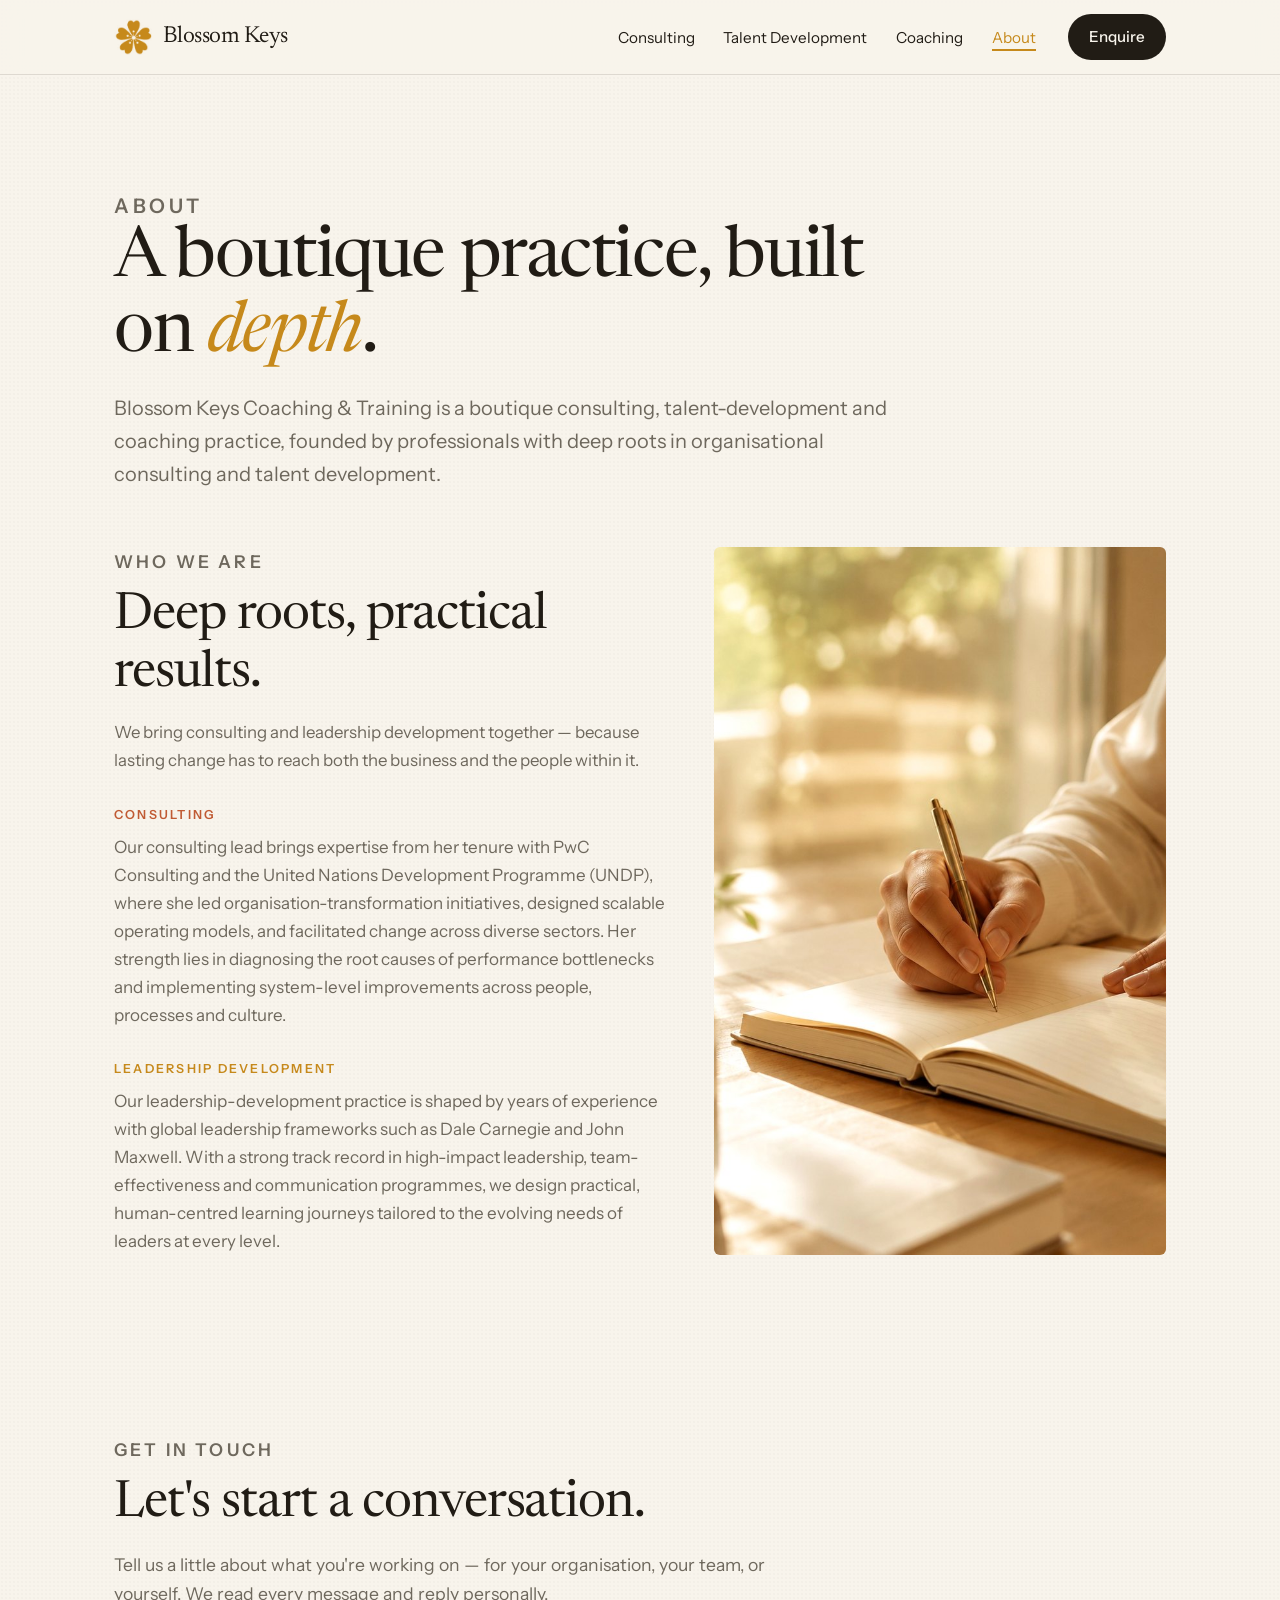
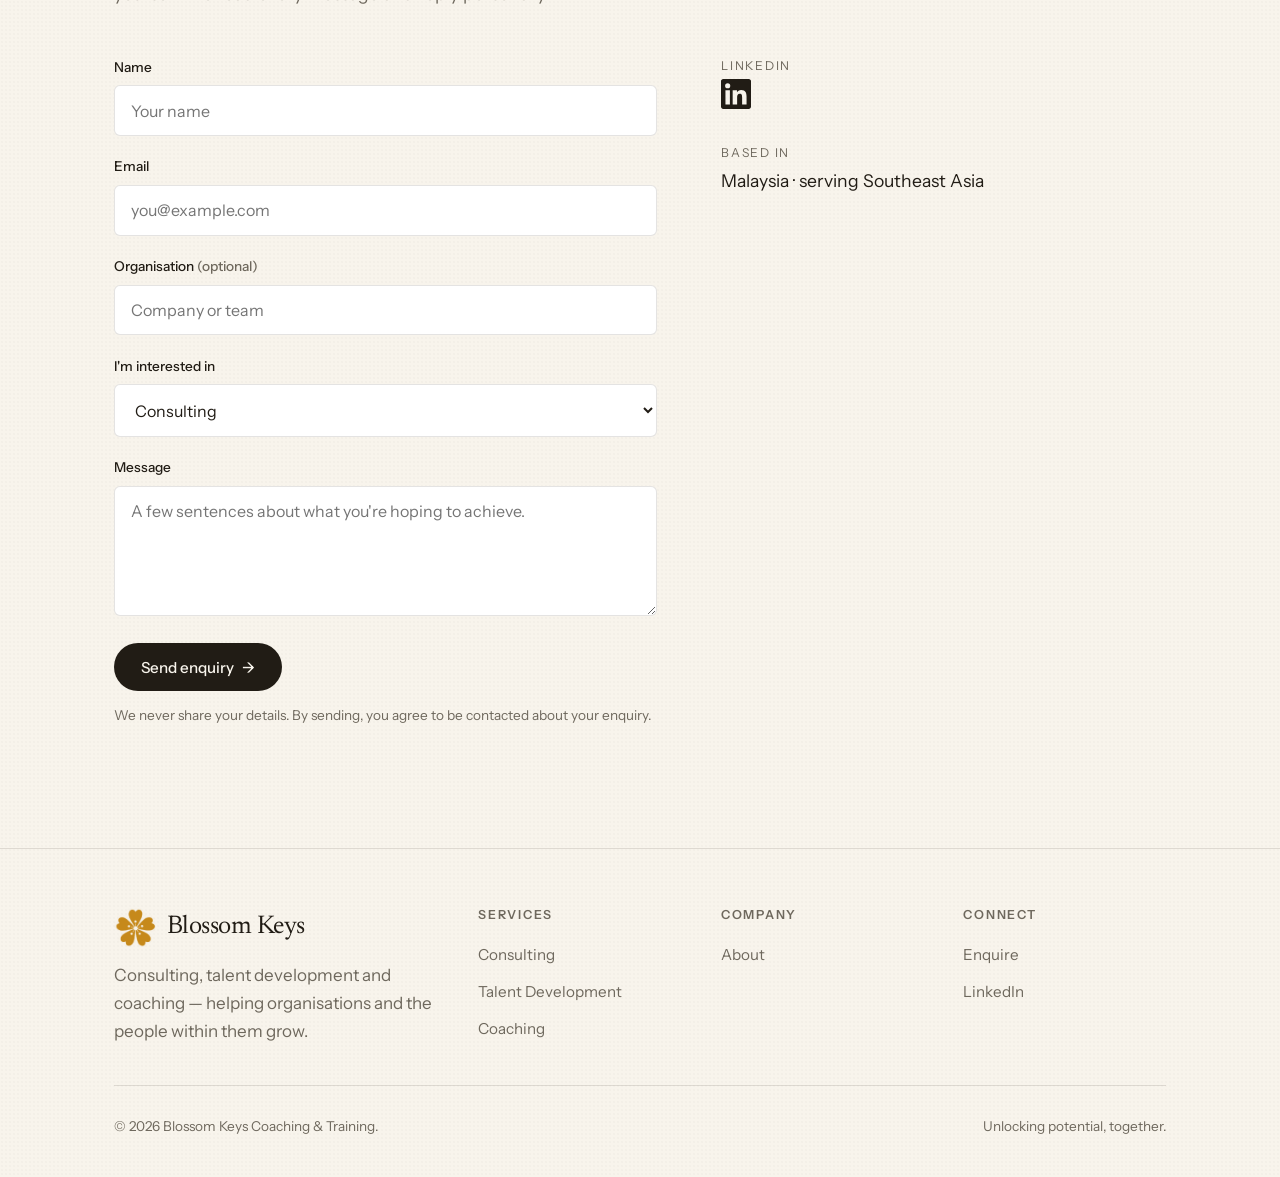
==== about.html @ 80c2a895 "Add files via upload" ====
<!DOCTYPE html>
<html lang="en"><head>
<meta charset="UTF-8" /><meta name="viewport" content="width=device-width, initial-scale=1.0" />
<title>About Wong Pui Cheng (Shereen) | Blossom Keys Coaching and Training</title><meta name="description" content="Blossom Keys is a boutique consulting and leadership-development practice in Malaysia, with deep roots in organisation transformation (PwC, UNDP) and leadership development (Dale Carnegie, John Maxwell)." />
<meta property="og:title" content="About Wong Pui Cheng (Shereen) | Blossom Keys Coaching and Training"><meta property="og:description" content="Blossom Keys is a boutique consulting and leadership-development practice in Malaysia, with deep roots in organisation transformation (PwC, UNDP) and leadership development (Dale Carnegie, John Maxwell)."><meta property="og:type" content="website"><meta property="og:url" content="https://www.blossomkeys.com/about.html"><meta property="og:site_name" content="Blossom Keys Coaching &amp; Training"><meta name="twitter:card" content="summary_large_image"><link rel="canonical" href="https://www.blossomkeys.com/about.html">
<link rel="preconnect" href="https://fonts.googleapis.com"><link rel="preconnect" href="https://fonts.gstatic.com" crossorigin><link href="https://fonts.googleapis.com/css2?family=Instrument+Sans:wght@400;500;600&family=Newsreader:ital,opsz,wght@0,6..72,400;0,6..72,500;1,6..72,400&display=swap" rel="stylesheet">
<link rel="stylesheet" href="css/styles.css" />
<script type="application/ld+json">{"@context": "https://schema.org", "@type": "Person", "name": "Wong Pui Cheng", "alternateName": "Shereen Wong", "jobTitle": "Director, Coach & Consultant", "worksFor": {"@type": "Organization", "name": "Blossom Keys Coaching & Training", "url": "https://www.blossomkeys.com"}, "email": "puicheng.wong@blossomkeys.com", "url": "https://www.blossomkeys.com/about.html", "sameAs": ["https://my.linkedin.com/in/pui-cheng-shereen-wong"], "knowsAbout": ["Ontological Coaching", "Talent Development", "Succession Planning", "Leadership Development", "Organisation Development", "Change Management", "Executive Coaching"], "alumniOf": ["University of Malaya", "Newfield Asia"]}</script>
</head><body>
<header class="site-header"><div class="container nav">
      <a href="index.html" class="brand"><img src="images/logo-gold.png" class="brand-mark" alt="Blossom Keys logo">Blossom Keys</a>
      <button class="nav-toggle" aria-label="Menu"><span></span><span></span><span></span></button>
      <div class="nav-right"><ul class="nav-links"><li><a href="consulting.html">Consulting</a></li><li><a href="talent-development.html">Talent Development</a></li><li><a href="coaching.html">Coaching</a></li><li><a href="about.html" class="active">About</a></li></ul>
      <a href="about.html#contact" class="btn btn-primary">Enquire</a></div>
    </div></header>
<main>
<section class="page-hero"><div class="container">
    <p class="eyebrow reveal">About</p>
    <h1 class="reveal">A boutique practice, built on <em>depth</em>.</h1>
    <p class="reveal">Blossom Keys Coaching &amp; Training is a boutique consulting, talent-development and coaching practice, founded by professionals with deep roots in organisational consulting and talent development.</p>
</div></section>

<section style="padding-top:1.5rem;"><div class="container about-who">
  <div class="reveal">
    <div class="section-head" style="margin-bottom:1rem;"><p class="eyebrow">Who we are</p><h2>Deep roots, practical results.</h2></div>
    <p class="about-lead reveal">We bring consulting and leadership development together &mdash; because lasting change has to reach both the business and the people within it.</p>
    <div class="about-block">
      <p class="eyebrow" style="color:var(--c-consult);">Consulting</p>
      <p>Our consulting lead brings expertise from her tenure with PwC Consulting and the United Nations Development Programme (UNDP), where she led organisation-transformation initiatives, designed scalable operating models, and facilitated change across diverse sectors. Her strength lies in diagnosing the root causes of performance bottlenecks and implementing system-level improvements across people, processes and culture.</p>
    </div>
    <div class="about-block">
      <p class="eyebrow" style="color:var(--c-train);">Leadership development</p>
      <p>Our leadership-development practice is shaped by years of experience with global leadership frameworks such as Dale Carnegie and John Maxwell. With a strong track record in high-impact leadership, team-effectiveness and communication programmes, we design practical, human-centred learning journeys tailored to the evolving needs of leaders at every level.</p>
    </div>
  </div>
  <div class="about-media reveal"><img src="images/about.jpg" alt="Hands writing in a notebook at a sunlit table"></div>
</div></section>

<section id="contact"><div class="container">
  <div class="section-head reveal"><p class="eyebrow">Get in touch</p><h2>Let&#39;s start a conversation.</h2><p>Tell us a little about what you&#39;re working on &mdash; for your organisation, your team, or yourself. We read every message and reply personally.</p></div>
  <div class="contact-grid">
    <form id="contact-form" class="reveal" action="https://api.web3forms.com/submit" method="POST" novalidate>
      <input type="hidden" name="access_key" value="042ac251-a9a2-43de-9b7b-946aedfa8c02">
      <input type="hidden" name="subject" value="New enquiry from blossomkeys.com">
      <input type="hidden" name="from_name" value="Blossom Keys Website">
      <input type="checkbox" name="botcheck" style="display:none" tabindex="-1" aria-hidden="true">
      <div class="field"><label for="name">Name</label><input type="text" id="name" name="name" required placeholder="Your name" /></div>
      <div class="field"><label for="email">Email</label><input type="email" id="email" name="email" required placeholder="you@example.com" /></div>
      <div class="field"><label for="org">Organisation <span class="muted">(optional)</span></label><input type="text" id="org" name="org" placeholder="Company or team" /></div>
      <div class="field"><label for="topic">I&#39;m interested in</label>
        <select id="topic" name="topic">
          <option>Consulting</option>
          <option>Talent Development</option>
          <option>Coaching</option>
          <option>Others</option>
        </select></div>
      <div class="field"><label for="message">Message</label><textarea id="message" name="message" placeholder="A few sentences about what you&#39;re hoping to achieve."></textarea></div>
      <button type="submit" class="btn btn-primary">Send enquiry <span class="arrow">&rarr;</span></button>
      <p class="form-note" id="form-status">We never share your details. By sending, you agree to be contacted about your enquiry.</p>
    </form>
    <aside class="contact-info reveal">
      <div><p class="label">LinkedIn</p><a href="https://my.linkedin.com/in/pui-cheng-shereen-wong" target="_blank" rel="noopener" class="social-ic" aria-label="LinkedIn — Wong Pui Cheng (Shereen)"><svg viewBox="0 0 24 24" fill="currentColor" aria-hidden="true"><path d="M20.45 20.45h-3.56v-5.57c0-1.33-.02-3.04-1.85-3.04-1.86 0-2.14 1.45-2.14 2.94v5.67H9.34V9h3.42v1.56h.05c.48-.9 1.64-1.85 3.37-1.85 3.6 0 4.27 2.37 4.27 5.46v6.28zM5.34 7.43a2.06 2.06 0 1 1 0-4.13 2.06 2.06 0 0 1 0 4.13zM7.12 20.45H3.56V9h3.56v11.45zM22.22 0H1.77C.79 0 0 .77 0 1.73v20.54C0 23.23.79 24 1.77 24h20.45c.98 0 1.78-.77 1.78-1.73V1.73C24 .77 23.2 0 22.22 0z"/></svg></a></div>
      <div><p class="label">Based in</p><p>Malaysia &middot; serving Southeast Asia</p></div>
    </aside>
  </div>
</div></section>
</main>
<footer class="site-footer"><div class="container">
      <div class="footer-top">
        <div class="footer-brand"><a href="index.html" class="brand"><img src="images/logo-gold.png" class="brand-mark" alt="Blossom Keys logo">Blossom Keys</a>
          <p class="muted" style="max-width:42ch;margin-top:0.7rem;">Consulting, talent development and coaching &mdash; helping organisations and the people within them grow.</p></div>
        <div class="footer-col"><h4>Services</h4><ul>
          <li><a href="consulting.html">Consulting</a></li>
          <li><a href="talent-development.html">Talent Development</a></li>
          <li><a href="coaching.html">Coaching</a></li></ul></div>
        <div class="footer-col"><h4>Company</h4><ul>
          <li><a href="about.html">About</a></li></ul></div>
        <div class="footer-col"><h4>Connect</h4><ul>
          <li><a href="about.html#contact">Enquire</a></li>
          <li><a href="https://my.linkedin.com/in/pui-cheng-shereen-wong" target="_blank" rel="noopener">LinkedIn</a></li></ul></div>
      </div>
      <div class="footer-bottom"><span>&copy; 2026 Blossom Keys Coaching &amp; Training.</span><span>Unlocking potential, together.</span></div>
    </div></footer>
<script src="js/main.js"></script>
</body></html>
---- css/styles.css ----
/* ===========================================================
   Blossom Keys — Coaching, Training & Consulting
   Warm, editorial, minimal. Edit colors/fonts below to retune.
   =========================================================== */

:root {
  /* Palette */
  --bg:        #F8F4EC;   /* warm cream */
  --surface:   #FFFFFF;
  --ink:       #211C15;   /* warm charcoal */
  --muted:     #6E685D;
  --line:      rgba(33, 28, 21, 0.12);

  --accent:    #C6891B;   /* Blossom Keys gold */
  --accent-dk: #9A6912;

  /* Pillar accents (warm family) */
  --c-consult: #C05A33;   /* terracotta */
  --c-train:   #C6891B;   /* gold */
  --c-coach:   #C26C7E;   /* dusty blossom rose */

  /* Type */
  --display: "Newsreader", Georgia, serif;
  --body:    "Instrument Sans", system-ui, sans-serif;

  /* Rhythm */
  --maxw: 1180px;
  --pad: clamp(1.25rem, 5vw, 4rem);
  --radius: 6px;
}

* { box-sizing: border-box; margin: 0; padding: 0; }
html { scroll-behavior: smooth; }

body {
  background: var(--bg);
  color: var(--ink);
  font-family: var(--body);
  font-size: 17px;
  line-height: 1.65;
  -webkit-font-smoothing: antialiased;
  background-image: radial-gradient(rgba(33,28,21,0.018) 1px, transparent 1px);
  background-size: 4px 4px;
}

img { max-width: 100%; display: block; }
a { color: inherit; text-decoration: none; }

h1, h2, h3 {
  font-family: var(--display);
  font-weight: 400;
  line-height: 1.06;
  letter-spacing: -0.02em;
  font-feature-settings: "liga" 0, "calt" 0, "dlig" 0;
}

.container { width: 100%; max-width: var(--maxw); margin-inline: auto; padding-inline: var(--pad); }
.narrow { max-width: 760px; }

.eyebrow {
  font-size: 0.78rem; letter-spacing: 0.18em; text-transform: uppercase;
  color: var(--accent); font-weight: 600;
}
.muted { color: var(--muted); }

/* ---------- Logo mark ---------- */
.logo-mark { width: 1.5em; height: 1.5em; color: var(--accent); flex: none; }
.brand-mark { width: 1.75em; height: 1.75em; object-fit: contain; flex: none; }

/* ---------- Buttons ---------- */
.btn {
  display: inline-flex; align-items: center; gap: 0.55rem;
  padding: 0.85rem 1.6rem; border-radius: 999px;
  font-size: 0.95rem; font-weight: 500; border: 1px solid transparent;
  transition: transform .25s ease, background .25s ease, color .25s ease, border-color .25s ease;
  cursor: pointer; font-family: var(--body);
}
.btn-primary { background: var(--ink); color: var(--bg); }
.btn-primary:hover { background: var(--accent); transform: translateY(-2px); }
.btn-ghost { border-color: var(--line); color: var(--ink); }
.btn-ghost:hover { border-color: var(--ink); transform: translateY(-2px); }
.btn .arrow { transition: transform .25s ease; }
.btn:hover .arrow { transform: translateX(4px); }

/* ---------- Header ---------- */
.site-header {
  position: sticky; top: 0; z-index: 50;
  backdrop-filter: blur(10px);
  background: rgba(248, 244, 236, 0.8);
  border-bottom: 1px solid var(--line);
}
.nav { display: flex; align-items: center; justify-content: space-between; height: 74px; }
.brand { font-family: var(--display); font-size: 1.45rem; letter-spacing: -0.02em; display: flex; align-items: center; gap: 0.5rem; }
.nav-right { display: flex; align-items: center; gap: 2rem; }
.nav-links { display: flex; gap: 1.8rem; align-items: center; list-style: none; }
.nav-links a { font-size: 0.95rem; position: relative; padding-bottom: 2px; }
.nav-links a::after { content: ""; position: absolute; left: 0; bottom: -2px; width: 0; height: 1.5px; background: var(--accent); transition: width .3s ease; }
.nav-links a:hover::after, .nav-links a.active::after { width: 100%; }
.nav-links a.active { color: var(--accent); }
.nav .btn { padding: 0.6rem 1.25rem; }

.nav-toggle { display: none; background: none; border: 0; cursor: pointer; width: 28px; height: 22px; position: relative; }
.nav-toggle span { position: absolute; left: 0; width: 100%; height: 2px; background: var(--ink); transition: .3s ease; }
.nav-toggle span:nth-child(1) { top: 0; }
.nav-toggle span:nth-child(2) { top: 10px; }
.nav-toggle span:nth-child(3) { top: 20px; }
.nav-toggle.open span:nth-child(1) { top: 10px; transform: rotate(45deg); }
.nav-toggle.open span:nth-child(2) { opacity: 0; }
.nav-toggle.open span:nth-child(3) { top: 10px; transform: rotate(-45deg); }

/* ---------- Hero ---------- */
.hero { padding: clamp(3.5rem, 10vw, 8rem) 0 clamp(2.5rem, 6vw, 5rem); }
.hero h1 { font-size: clamp(2.6rem, 7vw, 5.4rem); max-width: 16ch; margin-bottom: 1.5rem; }
.hero h1 em { font-style: italic; color: var(--accent); }
.hero p { font-size: clamp(1.05rem, 2vw, 1.3rem); color: var(--muted); max-width: 56ch; margin-bottom: 2.5rem; }
.hero-actions { display: flex; gap: 1rem; flex-wrap: wrap; }
.page-hero { padding: clamp(3rem, 8vw, 6rem) 0 2rem; }
.page-hero h1 { font-size: clamp(2.4rem, 6vw, 4.4rem); max-width: 18ch; }
.page-hero h1 em { font-style: italic; color: var(--accent); }
.page-hero p { font-size: clamp(1.05rem, 2vw, 1.25rem); color: var(--muted); max-width: 60ch; margin-top: 1.2rem; }

/* ---------- Sections ---------- */
section { padding: clamp(3rem, 7vw, 6rem) 0; }
.section-head { max-width: 62ch; margin-bottom: 3rem; }
.section-head h2 { font-size: clamp(2rem, 5vw, 3.2rem); margin: 0.8rem 0 1rem; }
.section-head p { color: var(--muted); font-size: 1.1rem; }

/* ---------- Three keys / pillars ---------- */
.grid { display: grid; grid-template-columns: repeat(auto-fit, minmax(280px, 1fr)); gap: 1.5rem; }
.card {
  background: var(--surface); border: 1px solid var(--line);
  border-radius: var(--radius); padding: 2.2rem;
  transition: transform .3s ease, box-shadow .3s ease;
}
.card:hover { transform: translateY(-4px); box-shadow: 0 18px 40px -24px rgba(33,28,21,0.35); }
.card .idx { font-family: var(--display); color: var(--accent); font-size: 1.1rem; }
.card h3 { font-size: 1.5rem; margin: 1rem 0 0.6rem; }
.card p { color: var(--muted); font-size: 0.98rem; }
.card .more { display: inline-block; margin-top: 1.1rem; font-size: 0.9rem; font-weight: 500; color: var(--accent); }

.pillar { border-top: 4px solid var(--accent); }
.pillar.consult { border-color: var(--c-consult); }
.pillar.train   { border-color: var(--c-train); }
.pillar.coach   { border-color: var(--c-coach); }
.pillar .level { font-size: 0.74rem; letter-spacing: 0.16em; text-transform: uppercase; color: var(--muted); font-weight: 600; }
.pillar.consult .more { color: var(--c-consult); }
.pillar.coach .more   { color: var(--c-coach); }

/* ---------- Split feature ---------- */
.split { display: grid; grid-template-columns: 1.1fr 0.9fr; gap: clamp(2rem, 6vw, 5rem); align-items: center; }
.split-media {
  aspect-ratio: 4 / 5; border-radius: var(--radius); position: relative; overflow: hidden;
  background: linear-gradient(140deg, var(--accent) 0%, var(--accent-dk) 100%);
}
.split-media.rose { background: linear-gradient(140deg, #D98AA0, #B05568); }
.split-media.clay { background: linear-gradient(140deg, #D27A52, #A2461F); }
.split-media::after { content: ""; position: absolute; inset: 0; background-image: radial-gradient(rgba(255,255,255,0.16) 1px, transparent 1px); background-size: 12px 12px; }
.split-media .mark { position: absolute; inset: 0; display: grid; place-items: center; color: rgba(255,255,255,0.55); width: 100%; }
.split-media .mark svg { width: 34%; height: auto; }
.split h2 { font-size: clamp(1.9rem, 4.5vw, 3rem); margin-bottom: 1.2rem; }
.split p { color: var(--muted); margin-bottom: 1.1rem; }
.tick-list { list-style: none; display: grid; gap: 0.8rem; margin-top: 1.4rem; }
.tick-list li { display: flex; gap: 0.7rem; align-items: flex-start; }
.tick-list .tick { color: var(--accent); font-weight: 700; }

/* ---------- CTA band ---------- */
.cta { background: var(--ink); color: var(--bg); border-radius: var(--radius); padding: clamp(2.5rem, 6vw, 5rem); text-align: center; }
.cta h2 { font-size: clamp(2rem, 5vw, 3.2rem); margin-bottom: 1rem; color: var(--bg); }
.cta p { color: rgba(248,244,236,0.72); max-width: 48ch; margin: 0 auto 2rem; }
.cta .btn-primary { background: var(--accent); }
.cta .btn-primary:hover { background: var(--bg); color: var(--ink); }

/* ---------- Numbered rows ---------- */
.row-list { border-top: 1px solid var(--line); }
.row-item { display: grid; grid-template-columns: 90px 1fr 2fr; gap: 2rem; padding: 2.1rem 0; border-bottom: 1px solid var(--line); align-items: start; }
.row-item .num { font-family: var(--display); color: var(--accent); font-size: 1.4rem; }
.row-item h3 { font-size: 1.45rem; }
.row-item .sub { color: var(--accent); font-size: 0.82rem; letter-spacing: 0.08em; text-transform: uppercase; font-weight: 600; margin-bottom: 0.4rem; }
.row-item p { color: var(--muted); }

/* ---------- Roadmap (4 phases) ---------- */
.phases { display: grid; grid-template-columns: repeat(auto-fit, minmax(210px, 1fr)); gap: 1.25rem; }
.phase { background: var(--surface); border: 1px solid var(--line); border-radius: var(--radius); padding: 1.8rem; position: relative; }
.phase .step { font-size: 0.74rem; letter-spacing: 0.14em; text-transform: uppercase; color: var(--muted); font-weight: 600; }
.phase h3 { font-size: 1.35rem; margin: 0.5rem 0 0.6rem; color: var(--accent-dk); }
.phase p { color: var(--muted); font-size: 0.95rem; }

/* ---------- Quotes / testimonials ---------- */
.quote { background: var(--surface); border: 1px solid var(--line); border-radius: var(--radius); padding: 2rem; }
.quote .mark { font-family: var(--display); font-size: 3rem; line-height: 0.5; color: var(--accent); display: block; height: 1.2rem; }
.quote p { font-style: italic; color: var(--ink); margin: 0.6rem 0 1rem; }
.quote cite { font-style: normal; color: var(--muted); font-size: 0.9rem; }

/* ---------- Pain points (coaching) ---------- */
.pains { display: grid; grid-template-columns: repeat(auto-fit, minmax(260px, 1fr)); gap: 1rem; }
.pain { background: var(--surface); border: 1px solid var(--line); border-left: 3px solid var(--c-coach); border-radius: var(--radius); padding: 1.3rem 1.5rem; font-style: italic; color: var(--ink); }

/* ---------- Packages ---------- */
.pkg { text-align: left; }
.pkg .tier { font-size: 0.78rem; letter-spacing: 0.14em; text-transform: uppercase; color: var(--c-coach); font-weight: 600; }
.pkg h3 { font-size: 1.6rem; margin: 0.3rem 0 0.6rem; }

/* ---------- Qualifications ---------- */
.quals { list-style: none; display: grid; gap: 0.9rem; }
.quals li { display: grid; grid-template-columns: auto 1fr; gap: 0.9rem; padding-bottom: 0.9rem; border-bottom: 1px solid var(--line); }
.quals .yr { font-family: var(--display); color: var(--accent); font-size: 0.95rem; min-width: 3.5ch; }
.quals .q strong { display: block; }
.quals .q span { color: var(--muted); font-size: 0.92rem; }

/* ---------- Tags ---------- */
.tags { display: flex; flex-wrap: wrap; gap: 0.6rem; margin-top: 1.4rem; }
.tag { font-size: 0.85rem; padding: 0.4rem 0.9rem; border: 1px solid var(--line); border-radius: 999px; color: var(--muted); background: var(--surface); }

/* ---------- Contact ---------- */
.contact-grid { display: grid; grid-template-columns: 1.1fr 0.9fr; gap: clamp(2rem,6vw,4rem); }
.field { margin-bottom: 1.2rem; }
.field label { display: block; font-size: 0.85rem; margin-bottom: 0.45rem; font-weight: 500; }
.field input, .field textarea, .field select {
  width: 100%; padding: 0.9rem 1rem; font-family: var(--body); font-size: 1rem; color: var(--ink);
  background: var(--surface); border: 1px solid var(--line); border-radius: var(--radius); transition: border-color .2s ease;
}
.field input:focus, .field textarea:focus, .field select:focus { outline: none; border-color: var(--accent); }
.field textarea { resize: vertical; min-height: 130px; }
.contact-info { display: grid; gap: 1.6rem; align-content: start; }
.contact-info .label { font-size: 0.76rem; letter-spacing: 0.14em; text-transform: uppercase; color: var(--muted); margin-bottom: 0.2rem; }
.contact-info a, .contact-info p { font-size: 1.1rem; }
.form-note { font-size: 0.85rem; color: var(--muted); margin-top: 0.8rem; }

/* ---------- Footer ---------- */
.site-footer { border-top: 1px solid var(--line); padding: 3.5rem 0 2.5rem; margin-top: 2rem; }
.footer-top { display: grid; grid-template-columns: 1.6fr 1fr 1fr 1fr; gap: 2.5rem; margin-bottom: 2.5rem; }
.footer-top .brand { font-size: 1.6rem; }
.footer-col h4 { font-size: 0.78rem; letter-spacing: 0.14em; text-transform: uppercase; color: var(--muted); margin-bottom: 0.9rem; font-weight: 600; }
.footer-col ul { list-style: none; display: grid; gap: 0.55rem; }
.footer-col a { font-size: 0.95rem; color: var(--muted); }
.footer-col a:hover { color: var(--accent); }
@media (max-width: 760px) { .footer-top { grid-template-columns: 1fr 1fr; } .footer-brand { grid-column: 1 / -1; } }
.footer-bottom { display: flex; justify-content: space-between; flex-wrap: wrap; gap: 1rem; padding-top: 1.8rem; border-top: 1px solid var(--line); font-size: 0.85rem; color: var(--muted); }

/* ---------- Reveal ---------- */
.reveal { opacity: 0; transform: translateY(22px); transition: opacity .7s ease, transform .7s ease; }
.reveal.in { opacity: 1; transform: none; }

/* ---------- Responsive ---------- */
@media (max-width: 920px) {
  .split { grid-template-columns: 1fr; }
  .split-media { order: -1; aspect-ratio: 16/10; }
  .contact-grid { grid-template-columns: 1fr; }
  .row-item { grid-template-columns: 60px 1fr; }
  .row-item .body { grid-column: 1 / -1; }
}
@media (max-width: 760px) {
  .nav-toggle { display: block; }
  .nav-right { gap: 1rem; }
  .nav-links {
    position: absolute; top: 74px; left: 0; right: 0; flex-direction: column; gap: 0;
    background: var(--bg); border-bottom: 1px solid var(--line); max-height: 0; overflow: hidden; transition: max-height .35s ease;
  }
  .nav-links.open { max-height: 420px; }
  .nav-links li { width: 100%; border-top: 1px solid var(--line); }
  .nav-links a { display: block; padding: 1rem var(--pad); }
}
@media (prefers-reduced-motion: reduce) { * { animation: none !important; transition: none !important; } .reveal { opacity: 1; transform: none; } }

/* ---------- Added: 2x2 grid, visual tile, levels diagram ---------- */
.grid-2 { display: grid; grid-template-columns: repeat(2, 1fr); gap: 1.5rem; }
.tile-visual {
  border-radius: var(--radius); padding: 1.9rem 2.1rem; position: relative; overflow: hidden;
  min-height: 240px; display: flex; align-items: center; gap: 1.5rem;
  background: #F3E7D6; border: 1px solid rgba(33,28,21,0.07);
}
.tile-img { width: 40%; max-width: 170px; height: 200px; object-fit: contain; flex-shrink: 0; }
.tile-text { flex: 1; }
.tile-visual h3 { color: var(--ink); font-size: 1.55rem; }
.tile-visual p { color: rgba(33,28,21,0.72); margin-top: 0.55rem; font-size: 0.98rem; line-height: 1.6; }
@media (max-width: 600px) {
  .tile-visual { flex-direction: column; text-align: center; padding: 2rem; }
  .tile-img { width: 58%; max-width: 190px; height: 175px; }
}
.diagram-wrap { display: flex; justify-content: center; align-items: center; }
.diagram-wrap svg { width: 100%; max-width: 360px; height: auto; }
@media (max-width: 760px) { .grid-2 { grid-template-columns: 1fr; } }

/* ---------- Added: hero art, vector artwork panels, example callout ---------- */
.hero-split { display: grid; grid-template-columns: 1.05fr 0.95fr; gap: clamp(2rem, 6vw, 4.5rem); align-items: center; }
.hero-art { aspect-ratio: 4 / 5; border-radius: var(--radius); position: relative; overflow: hidden; }
.art-svg { position: absolute; inset: 0; width: 100%; height: 100%; display: block; }
.split-media.art { background: none; }
.split-media.art::after { display: none; }
.example { background: var(--surface); border: 1px solid var(--line); border-left: 3px solid var(--accent); border-radius: var(--radius); padding: 1.6rem 1.9rem; }
.example p { margin-top: 0.3rem; }
.credstrip { text-align: center; }
.credstrip .lead { font-size: 0.82rem; letter-spacing: 0.1em; text-transform: uppercase; color: var(--muted); margin-bottom: 1rem; }
.credstrip .tags { justify-content: center; }
@media (max-width: 920px) { .hero-split { grid-template-columns: 1fr; } .hero-art { aspect-ratio: 16 / 10; } }

/* ---------- Added: in-practice example two-column ---------- */
.ex-grid { display: grid; grid-template-columns: 1.1fr 0.9fr; gap: 2.2rem; align-items: center; }
.ex-list { list-style: none; display: grid; gap: 0.7rem; margin: 0.9rem 0 0.9rem; }
.ex-list li { display: flex; gap: 0.6rem; align-items: baseline; }
.ex-list strong { color: var(--ink); }
.ex-note { font-size: 0.8rem; font-style: italic; color: var(--muted); }
.conv-svg { width: 100%; height: auto; max-width: 320px; display: block; margin-inline: auto; }
@media (max-width: 760px) { .ex-grid { grid-template-columns: 1fr; } }

/* ---------- Added: pill 'fit' list + full-width result strip ---------- */
.fit-list { list-style: none; display: grid; gap: 0.9rem; margin-top: 1.5rem; }
.fit-list li { display: grid; grid-template-columns: 172px 1fr; gap: 0.9rem; align-items: center; }
.pill { display: inline-block; justify-self: start; width: 172px; text-align: center; padding: 0.4rem 0.7rem; border-radius: 999px; color: #fff; font-size: 0.9rem; font-weight: 600; white-space: nowrap; }
.pill-consult { background: var(--c-consult); }
.pill-train { background: var(--c-train); }
.pill-coach { background: var(--c-coach); }
.fit-list .desc { color: var(--ink); }
.ex-result { margin-top: 0.8rem; font-size: 1rem; }
.ex-result strong { color: var(--accent); }
@media (max-width: 560px) { .fit-list li { grid-template-columns: 1fr; gap: 0.3rem; } }

/* ---------- Added: Coaching page layouts ---------- */
.familiar { display: grid; grid-template-columns: 1.05fr 0.95fr; gap: clamp(2rem, 5vw, 3.5rem); align-items: center; }
.familiar-text h2 { font-size: clamp(2rem, 5vw, 3.2rem); margin-bottom: 1.6rem; }
.quote-lines { list-style: none; display: grid; gap: 1rem; }
.quote-lines li { font-style: italic; font-size: 1.1rem; color: var(--ink); border-left: 3px solid var(--c-coach); padding-left: 1rem; line-height: 1.5; }
.familiar-photo { border-radius: var(--radius); overflow: hidden; aspect-ratio: 4 / 5; }
.familiar-photo img { width: 100%; height: 100%; object-fit: cover; object-position: 62% 50%; display: block; }
.why-grid { display: grid; grid-template-columns: 0.9fr 1.1fr; gap: clamp(2rem, 5vw, 4rem); align-items: start; }
.panel-soft { background: linear-gradient(135deg, #F6E9EC, #F3EFE6); border: 1px solid var(--line); border-radius: var(--radius); padding: clamp(2rem, 5vw, 3.5rem); }
.grid-3 { grid-template-columns: repeat(3, 1fr); }
@media (max-width: 860px) {
  .familiar { grid-template-columns: 1fr; }
  .familiar-photo { order: -1; aspect-ratio: 16 / 10; }
  .why-grid { grid-template-columns: 1fr; gap: 1.5rem; }
  .grid-3 { grid-template-columns: 1fr; }
}

/* ---------- Added: Coaching Option B + photo layouts ---------- */
.why-center { text-align: center; }
.pull { font-family: var(--display); font-size: clamp(1.7rem, 4vw, 2.9rem); line-height: 1.22; letter-spacing: -0.02em; max-width: 22ch; margin: 0.7rem auto 0; font-feature-settings: "liga" 0, "calt" 0, "dlig" 0; }
.support-row { display: grid; grid-template-columns: repeat(3, 1fr); gap: 2.4rem; margin-top: 3rem; }
.support-item .ic { display: block; width: 34px; height: 34px; margin: 0 auto 0.8rem; color: var(--c-coach); }
.support-item p { color: var(--muted); }
.why-close { margin-top: 2.5rem; font-style: italic; max-width: none; margin-inline: auto; color: var(--c-coach); }
.num-list { list-style: none; display: grid; gap: 1.1rem; margin-top: 1.4rem; }
.num-list li { display: grid; grid-template-columns: auto 1fr; gap: 1rem; align-items: baseline; }
.num-list .n { font-family: var(--display); color: var(--c-coach); font-size: 1.5rem; min-width: 2ch; }
.who-intro { display: grid; grid-template-columns: 0.78fr 1.22fr; gap: clamp(2rem, 5vw, 3.5rem); align-items: center; margin-bottom: 2.5rem; }
.who-intro p:not(.eyebrow) { font-size: 1.14rem; line-height: 1.72; margin-top: 0.6rem; }
.who-photo { border-radius: var(--radius); overflow: hidden; aspect-ratio: 5 / 4; }
.who-photo img { width: 100%; height: 100%; object-fit: cover; display: block; }
.pkg-grid { display: grid; grid-template-columns: 0.62fr 1.38fr; gap: clamp(1.5rem, 4vw, 2.6rem); align-items: stretch; }
.pkg-photo { border-radius: var(--radius); overflow: hidden; position: relative; min-height: 300px; }
.pkg-photo img { position: absolute; inset: 0; width: 100%; height: 100%; object-fit: cover; display: block; }
.pkg-stack { display: grid; grid-template-columns: repeat(3, 1fr); gap: 0.9rem; margin-top: 1.4rem; }
.pkg-stack .card { padding: 1.2rem 1.3rem; }
@media (max-width: 860px) {
  .support-row { grid-template-columns: 1fr; gap: 1.6rem; }
  .who-intro { grid-template-columns: 1fr; }
  .pkg-grid { grid-template-columns: 1fr; }
  .pkg-photo { min-height: 0; aspect-ratio: 16 / 10; }
  .pkg-stack { grid-template-columns: 1fr; }
}

/* ---------- Added: card icons (Practical by design) ---------- */
.card .card-ic { display: block; width: 30px; height: 30px; color: var(--c-train); margin-bottom: 0.9rem; }

/* ---------- Added: social icon (LinkedIn) ---------- */
.social-ic { display: inline-flex; width: 30px; height: 30px; color: var(--ink); transition: color 0.2s ease; }
.social-ic:hover { color: var(--accent); }
.social-ic svg { width: 100%; height: 100%; }

/* ---------- Added: Consulting journey path ---------- */
.journey { display: grid; grid-template-columns: repeat(4, 1fr); margin-top: 2.5rem; }
.j-item { position: relative; text-align: center; padding: 0 0.8rem; }
.j-node { width: 52px; height: 52px; border-radius: 50%; background: var(--c-consult); color: #fff; display: flex; align-items: center; justify-content: center; font-family: var(--display); font-size: 1.05rem; margin: 0 auto 1.2rem; position: relative; z-index: 1; }
.j-item:not(:last-child)::before { content: ""; position: absolute; top: 26px; left: 50%; width: 100%; height: 2px; background: rgba(192,90,51,0.28); z-index: 0; }
.j-item h3 { font-size: 1.2rem; margin-bottom: 0.5rem; }
.j-item .desc { color: var(--muted); font-size: 0.95rem; line-height: 1.6; }
@media (max-width: 820px) {
  .journey { grid-template-columns: 1fr; gap: 1.8rem; max-width: 420px; margin-inline: auto; }
  .j-item:not(:last-child)::before { display: none; }
}

/* ---------- Added: horizontal 3-across fit summary (diagram removed) ---------- */
.fit-row { grid-template-columns: repeat(3, 1fr); gap: 1.8rem; max-width: 900px; margin: 2.2rem auto 0; }
.fit-row li { grid-template-columns: 1fr; justify-items: center; text-align: center; gap: 0.55rem; }
.fit-row .desc { color: var(--muted); }
@media (max-width: 760px) { .fit-row { grid-template-columns: 1fr; max-width: 340px; gap: 1.3rem; } }

/* ---------- Added: centre the pills above their descriptions ---------- */
.fit-row .pill { justify-self: center; }

/* ---------- Added: About 'who we are' background blocks ---------- */
.about-block { margin-top: 1.9rem; }
.about-block .eyebrow { margin-bottom: 0.45rem; }
.about-block p:not(.eyebrow) { color: var(--muted); }

/* ---------- Added: About 'who we are' with photo ---------- */
.about-who { display: grid; grid-template-columns: 1.1fr 0.9fr; gap: 3rem; align-items: stretch; }
.about-media { height: 100%; }
.about-media img { width: 100%; height: 100%; object-fit: cover; object-position: center; border-radius: var(--radius); display: block; min-height: 340px; }
@media (max-width: 820px) { .about-who { grid-template-columns: 1fr; gap: 2rem; } .about-media img { min-height: 260px; max-height: 380px; } }

/* ---------- Added: consistent section-heading size (fixes small Coaching headings) ---------- */
h2 { font-size: clamp(2rem, 5vw, 3.2rem); line-height: 1.12; }

/* ---------- Added: lighter 'trait' layout for Talent 'Practical by design' ---------- */
.trait-grid { display: grid; grid-template-columns: repeat(2, 1fr); gap: 1.8rem 2.6rem; margin-top: 2rem; }
.trait { display: flex; gap: 0.9rem; align-items: flex-start; }
.trait .card-ic { width: 1.7rem; height: 1.7rem; color: var(--c-train); flex: none; margin-top: 0.15rem; }
.trait h4 { font-size: 1.08rem; margin-bottom: 0.35rem; }
.trait p { color: var(--muted); font-size: 0.97rem; line-height: 1.6; }
@media (max-width: 680px) { .trait-grid { grid-template-columns: 1fr; gap: 1.5rem; } }

/* ---------- Added: About lead line ---------- */
.about-lead { color: var(--muted); max-width: 48ch; font-size: 1.05rem; margin-bottom: 0.2rem; }
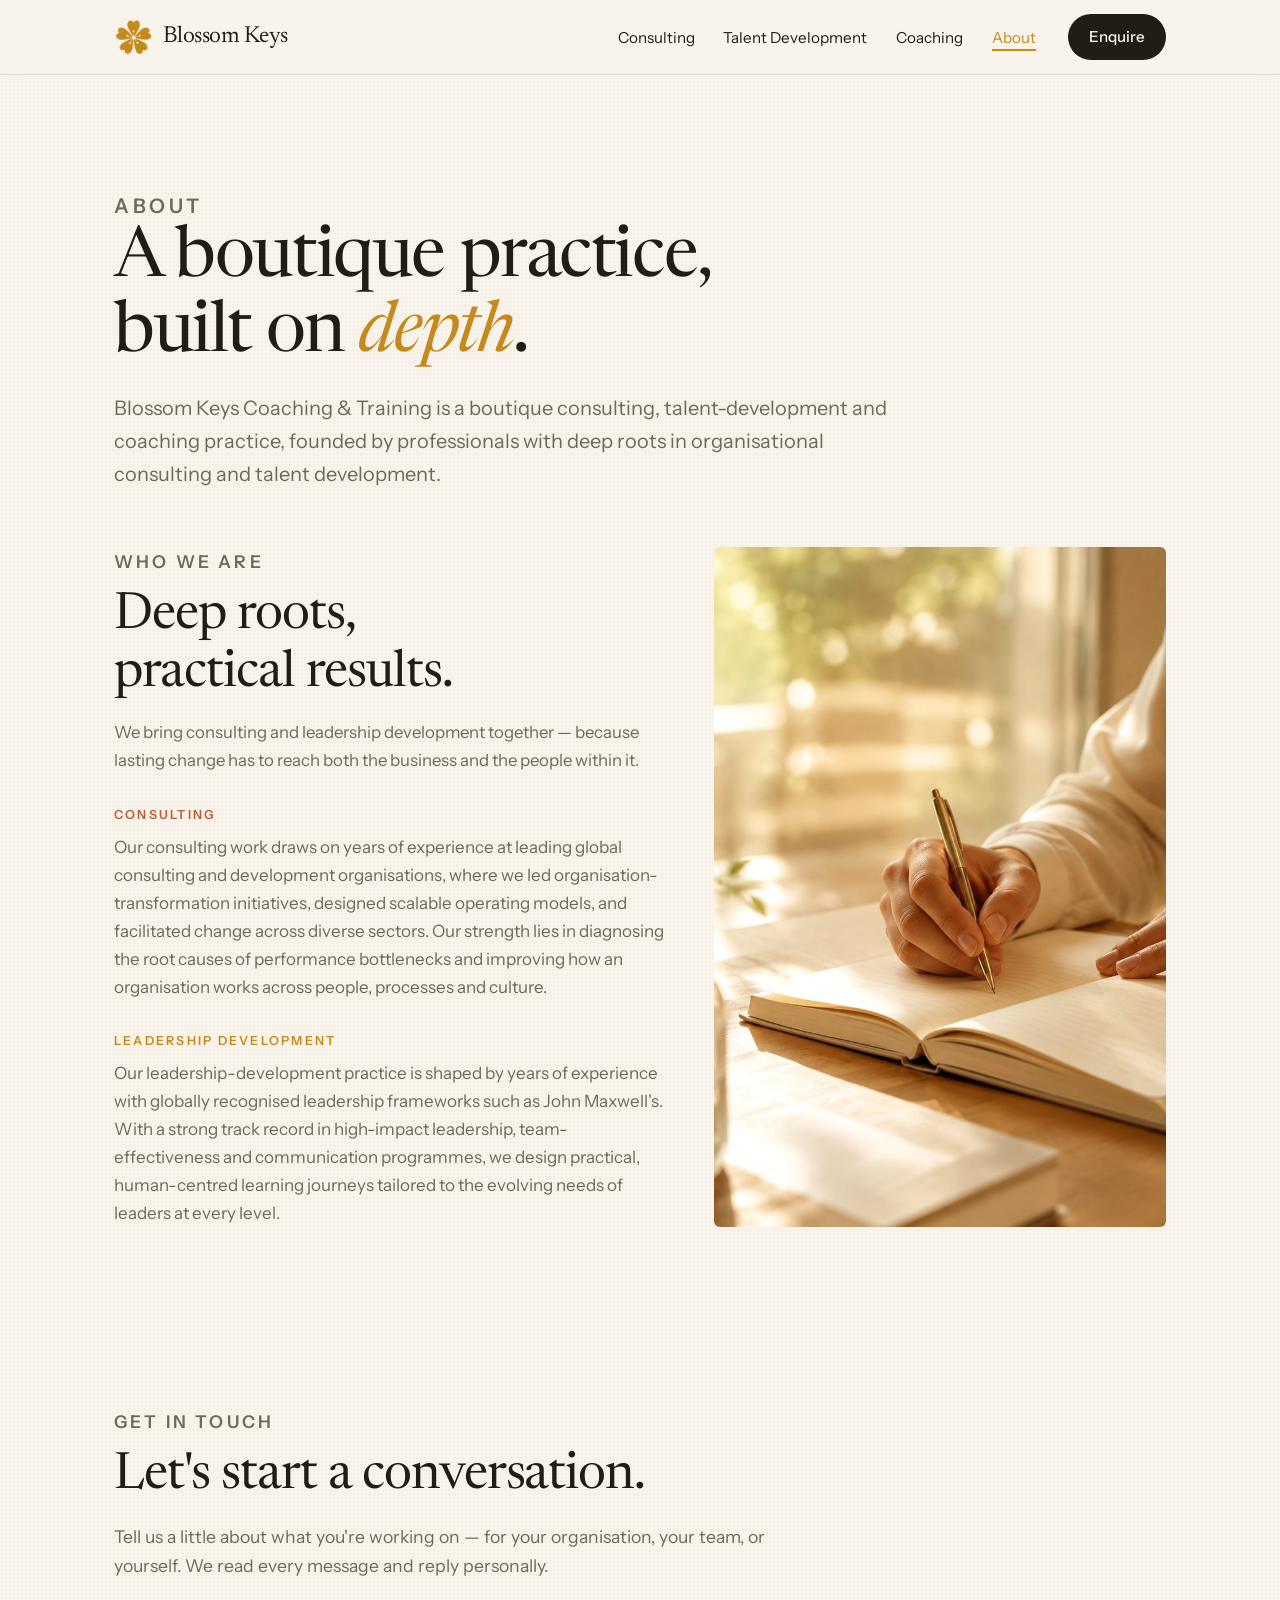
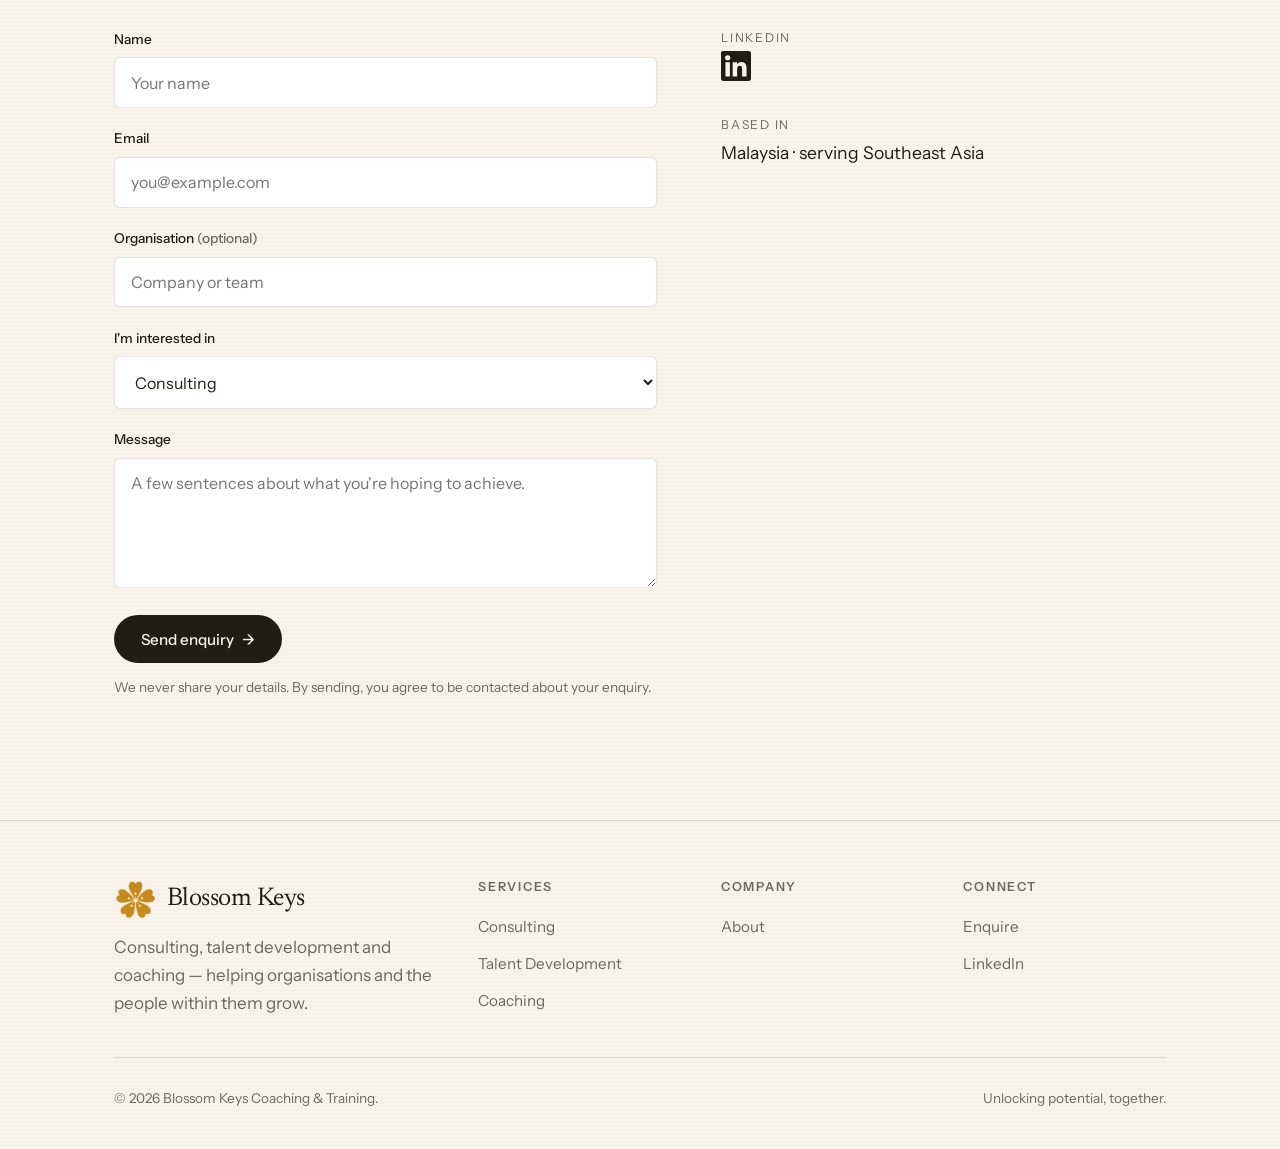
==== commit 8cc85d55: "Add files via upload" ====
--- a/about.html
+++ b/about.html
@@ -1,8 +1,8 @@
 <!DOCTYPE html>
 <html lang="en"><head>
 <meta charset="UTF-8" /><meta name="viewport" content="width=device-width, initial-scale=1.0" />
-<title>About Wong Pui Cheng (Shereen) | Blossom Keys Coaching and Training</title><meta name="description" content="Blossom Keys is a boutique consulting and leadership-development practice in Malaysia, with deep roots in organisation transformation (PwC, UNDP) and leadership development (Dale Carnegie, John Maxwell)." />
-<meta property="og:title" content="About Wong Pui Cheng (Shereen) | Blossom Keys Coaching and Training"><meta property="og:description" content="Blossom Keys is a boutique consulting and leadership-development practice in Malaysia, with deep roots in organisation transformation (PwC, UNDP) and leadership development (Dale Carnegie, John Maxwell)."><meta property="og:type" content="website"><meta property="og:url" content="https://www.blossomkeys.com/about.html"><meta property="og:site_name" content="Blossom Keys Coaching &amp; Training"><meta name="twitter:card" content="summary_large_image"><link rel="canonical" href="https://www.blossomkeys.com/about.html">
+<title>About Wong Pui Cheng (Shereen) | Blossom Keys Coaching and Training</title><meta name="description" content="Blossom Keys is a boutique consulting and leadership-development practice in Malaysia, with deep roots in organisation transformation and human-centred leadership development." />
+<meta property="og:title" content="About Wong Pui Cheng (Shereen) | Blossom Keys Coaching and Training"><meta property="og:description" content="Blossom Keys is a boutique consulting and leadership-development practice in Malaysia, with deep roots in organisation transformation and human-centred leadership development."><meta property="og:type" content="website"><meta property="og:url" content="https://www.blossomkeys.com/about.html"><meta property="og:site_name" content="Blossom Keys Coaching &amp; Training"><meta name="twitter:card" content="summary_large_image"><link rel="canonical" href="https://www.blossomkeys.com/about.html">
 <link rel="preconnect" href="https://fonts.googleapis.com"><link rel="preconnect" href="https://fonts.gstatic.com" crossorigin><link href="https://fonts.googleapis.com/css2?family=Instrument+Sans:wght@400;500;600&family=Newsreader:ital,opsz,wght@0,6..72,400;0,6..72,500;1,6..72,400&display=swap" rel="stylesheet">
 <link rel="stylesheet" href="css/styles.css" />
 <script type="application/ld+json">{"@context": "https://schema.org", "@type": "Person", "name": "Wong Pui Cheng", "alternateName": "Shereen Wong", "jobTitle": "Director, Coach & Consultant", "worksFor": {"@type": "Organization", "name": "Blossom Keys Coaching & Training", "url": "https://www.blossomkeys.com"}, "email": "puicheng.wong@blossomkeys.com", "url": "https://www.blossomkeys.com/about.html", "sameAs": ["https://my.linkedin.com/in/pui-cheng-shereen-wong"], "knowsAbout": ["Ontological Coaching", "Talent Development", "Succession Planning", "Leadership Development", "Organisation Development", "Change Management", "Executive Coaching"], "alumniOf": ["University of Malaya", "Newfield Asia"]}</script>
@@ -26,11 +26,11 @@
     <p class="about-lead reveal">We bring consulting and leadership development together &mdash; because lasting change has to reach both the business and the people within it.</p>
     <div class="about-block">
       <p class="eyebrow" style="color:var(--c-consult);">Consulting</p>
-      <p>Our consulting lead brings expertise from her tenure with PwC Consulting and the United Nations Development Programme (UNDP), where she led organisation-transformation initiatives, designed scalable operating models, and facilitated change across diverse sectors. Her strength lies in diagnosing the root causes of performance bottlenecks and implementing system-level improvements across people, processes and culture.</p>
+      <p>Our consulting work draws on years of experience at leading global consulting and development organisations, where we led organisation-transformation initiatives, designed scalable operating models, and facilitated change across diverse sectors. Our strength lies in diagnosing the root causes of performance bottlenecks and improving how an organisation works across people, processes and culture.</p>
     </div>
     <div class="about-block">
       <p class="eyebrow" style="color:var(--c-train);">Leadership development</p>
-      <p>Our leadership-development practice is shaped by years of experience with global leadership frameworks such as Dale Carnegie and John Maxwell. With a strong track record in high-impact leadership, team-effectiveness and communication programmes, we design practical, human-centred learning journeys tailored to the evolving needs of leaders at every level.</p>
+      <p>Our leadership-development practice is shaped by years of experience with globally recognised leadership frameworks such as John Maxwell&#39;s. With a strong track record in high-impact leadership, team-effectiveness and communication programmes, we design practical, human-centred learning journeys tailored to the evolving needs of leaders at every level.</p>
     </div>
   </div>
   <div class="about-media reveal"><img src="images/about.jpg" alt="Hands writing in a notebook at a sunlit table"></div>
--- a/css/styles.css
+++ b/css/styles.css
@@ -412,3 +412,17 @@
 
 /* ---------- Added: About lead line ---------- */
 .about-lead { color: var(--muted); max-width: 48ch; font-size: 1.05rem; margin-bottom: 0.2rem; }
+
+/* ---------- Added: prominent form confirmation + tidy text wrapping ---------- */
+.form-note.is-success { margin-top: 1.1rem; padding: 0.95rem 1.15rem; border-radius: 12px; background: rgba(198,137,27,0.12); border: 1px solid rgba(198,137,27,0.42); color: var(--accent-dk); font-weight: 600; font-size: 1.05rem; }
+.form-note.is-error { margin-top: 1.1rem; padding: 0.95rem 1.15rem; border-radius: 12px; background: rgba(192,90,51,0.10); border: 1px solid rgba(192,90,51,0.42); color: var(--c-consult); font-weight: 600; }
+h1, h2, h3 { text-wrap: balance; }
+
+/* ---------- Added: Consulting intro photo beside manifesto ---------- */
+.consult-intro { display: grid; grid-template-columns: 1fr 1fr; gap: 2.8rem; align-items: center; }
+.consult-intro .manifesto { font-size: clamp(1.15rem, 2.1vw, 1.45rem); font-family: var(--display); line-height: 1.42; letter-spacing: -0.01em; }
+.consult-media img { width: 100%; aspect-ratio: 4 / 3; object-fit: cover; border-radius: var(--radius); display: block; }
+@media (max-width: 820px) { .consult-intro { grid-template-columns: 1fr; gap: 1.8rem; } .consult-media img { aspect-ratio: 16 / 10; } }
+
+/* ---------- Added: widened heading block (one-line intro) ---------- */
+.section-head--wide { max-width: none; }
